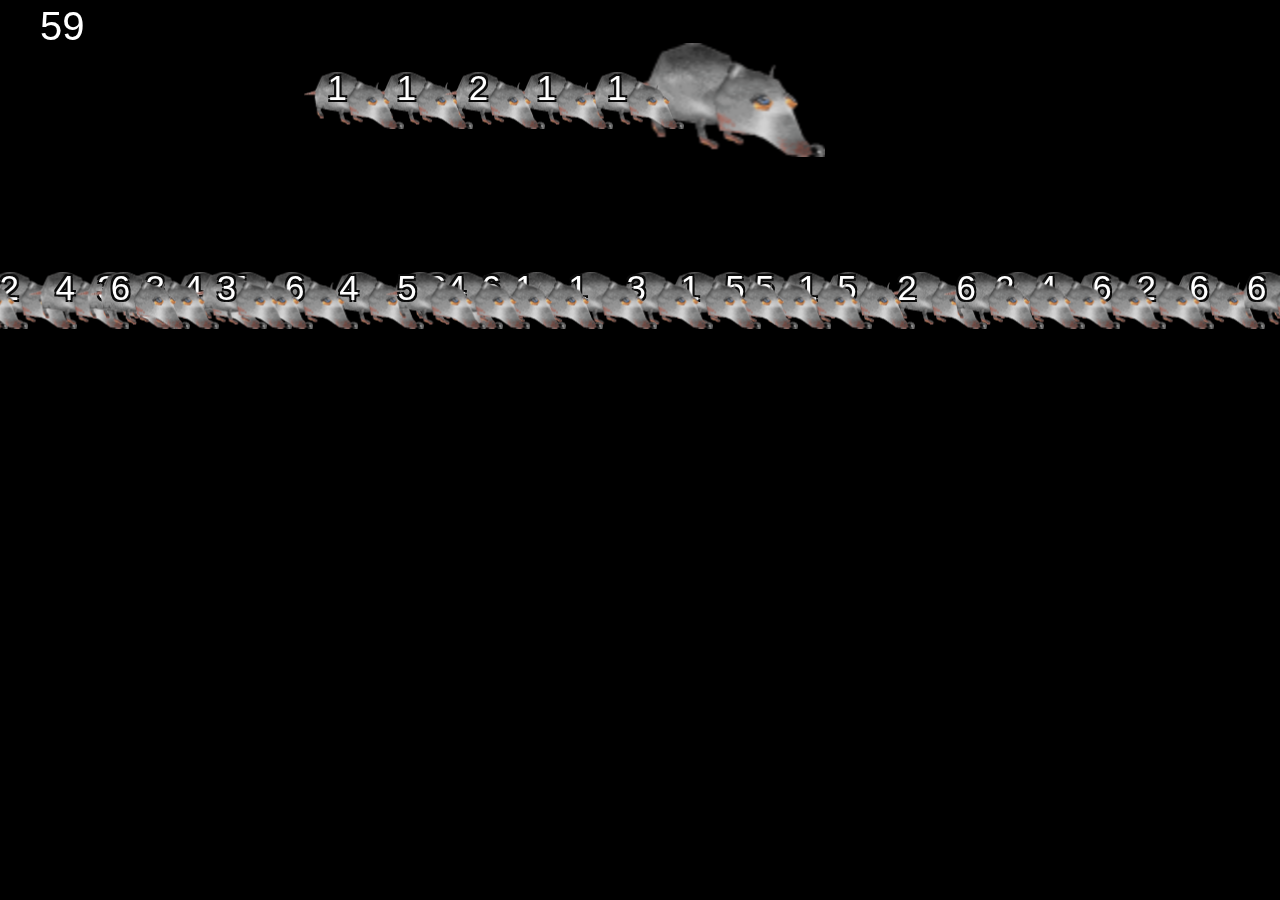
==== index.html @ 2f8c8a74 "add debug and framerate display" ====
<html>
<head>
  <meta charset="utf-8">
  <meta name="viewport" content="width=device-width, initial-scale=1.0">

  <!-- PLEASE NO CHANGES BELOW THIS LINE (UNTIL I SAY SO) -->
  <script language="javascript" type="text/javascript" defer src="libraries/p5.min.js"></script>
  <script language="javascript" type="text/javascript" defer src="debug.js"></script>
  <script language="javascript" type="text/javascript" defer src="spritemanager.js"></script>
  <script language="javascript" type="text/javascript" defer src="assetmanager.js"></script>
  <script language="javascript" type="text/javascript" defer src="inputs.js"></script>
  <script language="javascript" type="text/javascript" defer src="rat.js"></script>
  <script language="javascript" type="text/javascript" defer src="util.js"></script>
  <script language="javascript" type="text/javascript" defer src="main.js"></script>
  <!-- OK, YOU CAN MAKE CHANGES BELOW THIS LINE AGAIN -->

  <style> body { padding: 0; margin: 0; } </style>
</head>

<body>
</body>
</html>
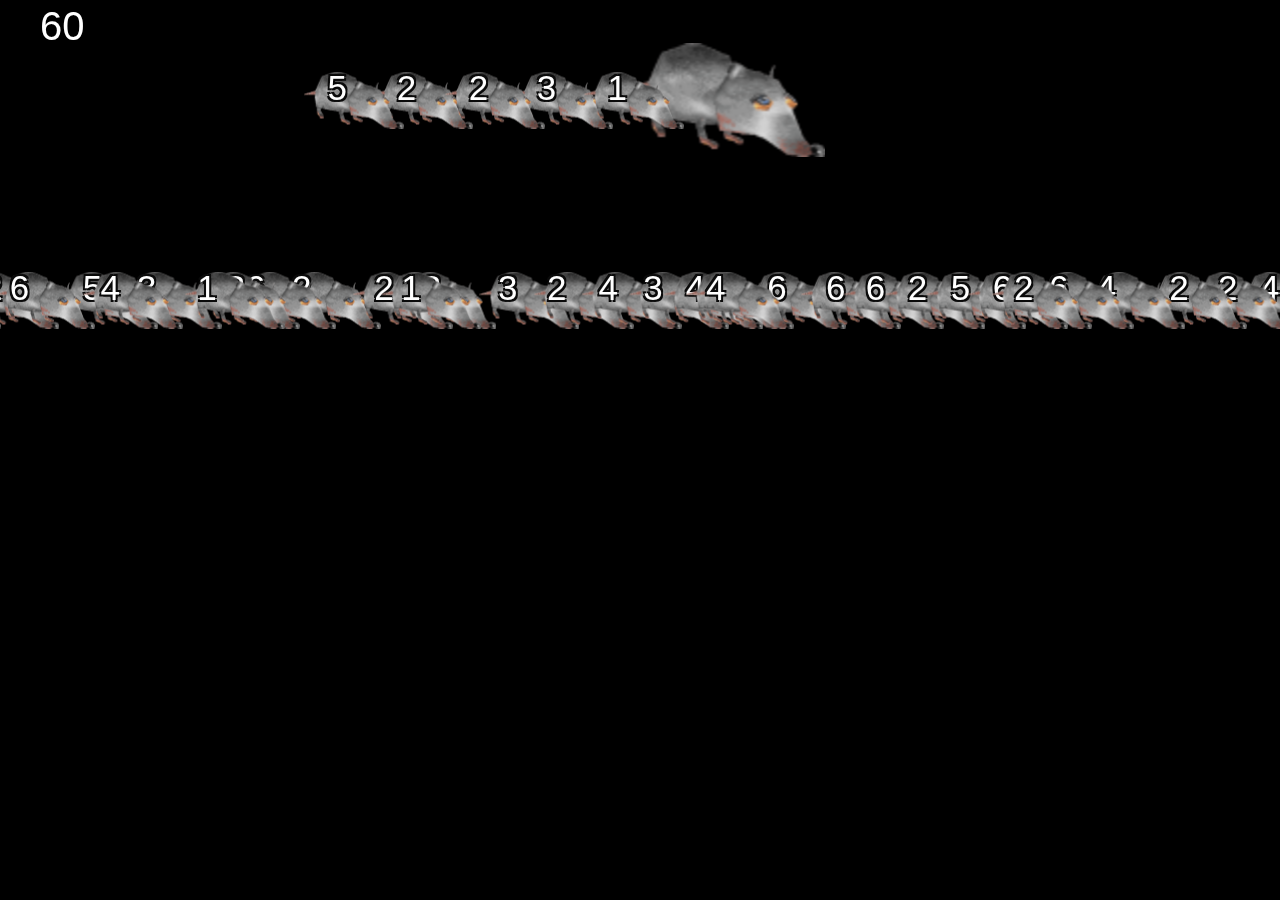
==== commit a4769558: "add particles" ====
--- a/index.html
+++ b/index.html
@@ -9,6 +9,7 @@
   <script language="javascript" type="text/javascript" defer src="spritemanager.js"></script>
   <script language="javascript" type="text/javascript" defer src="assetmanager.js"></script>
   <script language="javascript" type="text/javascript" defer src="inputs.js"></script>
+  <script language="javascript" type="text/javascript" defer src="particles.js"></script>
   <script language="javascript" type="text/javascript" defer src="rat.js"></script>
   <script language="javascript" type="text/javascript" defer src="util.js"></script>
   <script language="javascript" type="text/javascript" defer src="main.js"></script>
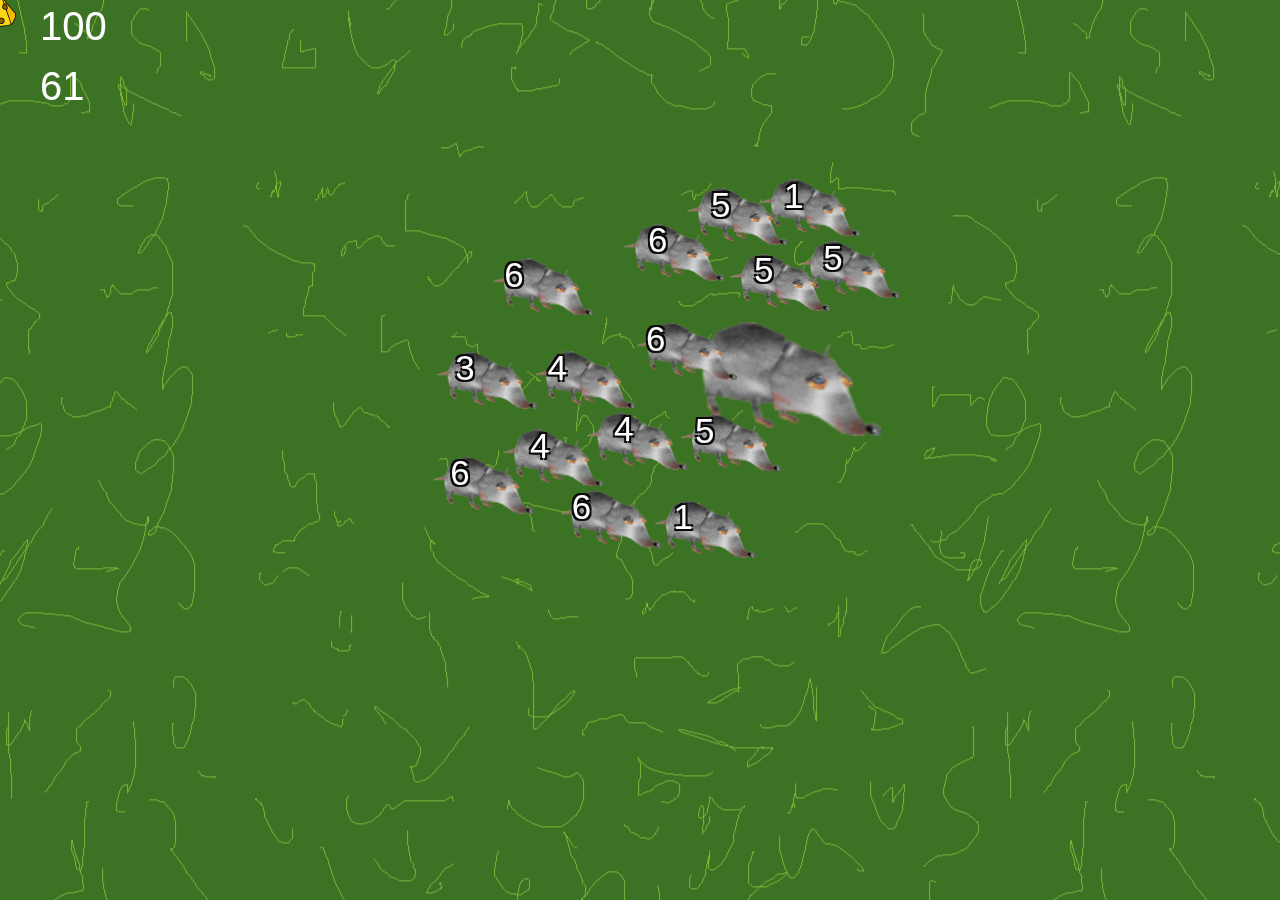
==== commit 307061d0: "the background" ====
--- a/index.html
+++ b/index.html
@@ -12,6 +12,8 @@
   <script language="javascript" type="text/javascript" defer src="particles.js"></script>
   <script language="javascript" type="text/javascript" defer src="rat.js"></script>
   <script language="javascript" type="text/javascript" defer src="util.js"></script>
+  <script language="javascript" type="text/javascript" defer src="camera.js"></script>
+  <script language="javascript" type="text/javascript" defer src="visuals.js"></script>
   <script language="javascript" type="text/javascript" defer src="main.js"></script>
   <!-- OK, YOU CAN MAKE CHANGES BELOW THIS LINE AGAIN -->
 
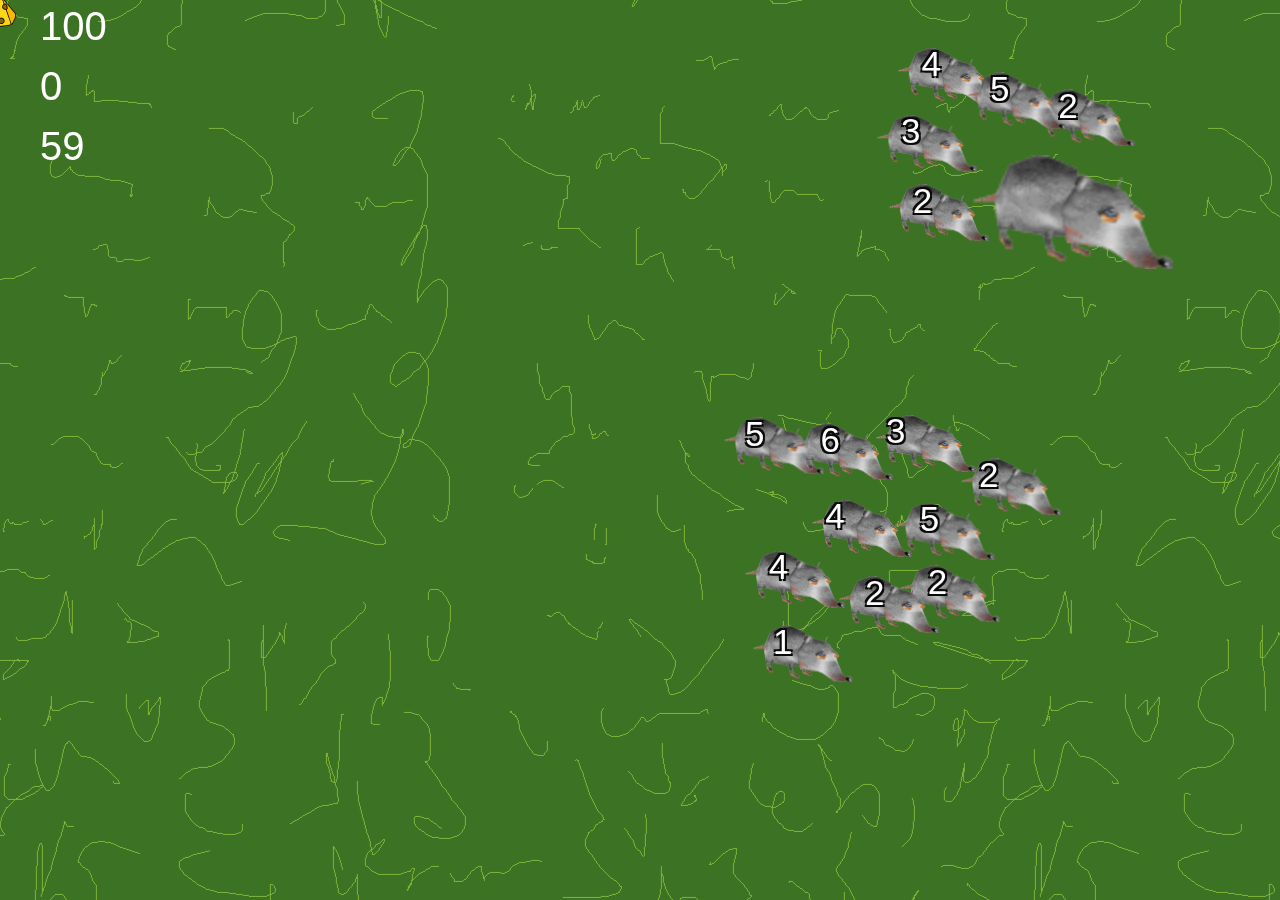
==== commit 7720e05c: "partially working" ====
--- a/index.html
+++ b/index.html
@@ -1,23 +1,24 @@
 <html>
 <head>
-  <meta charset="utf-8">
-  <meta name="viewport" content="width=device-width, initial-scale=1.0">
+	<meta charset="utf-8">
+	<meta name="viewport" content="width=device-width, initial-scale=1.0">
 
-  <!-- PLEASE NO CHANGES BELOW THIS LINE (UNTIL I SAY SO) -->
-  <script language="javascript" type="text/javascript" defer src="libraries/p5.min.js"></script>
-  <script language="javascript" type="text/javascript" defer src="debug.js"></script>
-  <script language="javascript" type="text/javascript" defer src="spritemanager.js"></script>
-  <script language="javascript" type="text/javascript" defer src="assetmanager.js"></script>
-  <script language="javascript" type="text/javascript" defer src="inputs.js"></script>
-  <script language="javascript" type="text/javascript" defer src="particles.js"></script>
-  <script language="javascript" type="text/javascript" defer src="rat.js"></script>
-  <script language="javascript" type="text/javascript" defer src="util.js"></script>
-  <script language="javascript" type="text/javascript" defer src="camera.js"></script>
-  <script language="javascript" type="text/javascript" defer src="visuals.js"></script>
-  <script language="javascript" type="text/javascript" defer src="main.js"></script>
-  <!-- OK, YOU CAN MAKE CHANGES BELOW THIS LINE AGAIN -->
+	<!-- PLEASE NO CHANGES BELOW THIS LINE (UNTIL I SAY SO) -->
+	<script language="javascript" type="text/javascript" defer src="constants.js"></script>
+	<script language="javascript" type="text/javascript" defer src="libraries/p5.min.js"></script>
+	<script language="javascript" type="text/javascript" defer src="debug.js"></script>
+	<script language="javascript" type="text/javascript" defer src="spritemanager.js"></script>
+	<script language="javascript" type="text/javascript" defer src="assetmanager.js"></script>
+	<script language="javascript" type="text/javascript" defer src="inputs.js"></script>
+	<script language="javascript" type="text/javascript" defer src="particles.js"></script>
+	<script language="javascript" type="text/javascript" defer src="rat.js"></script>
+	<script language="javascript" type="text/javascript" defer src="util.js"></script>
+	<script language="javascript" type="text/javascript" defer src="camera.js"></script>
+	<script language="javascript" type="text/javascript" defer src="visuals.js"></script>
+	<script language="javascript" type="text/javascript" defer src="main.js"></script>
+	<!-- OK, YOU CAN MAKE CHANGES BELOW THIS LINE AGAIN -->
 
-  <style> body { padding: 0; margin: 0; } </style>
+	<style> body { padding: 0; margin: 0; } </style>
 </head>
 
 <body>
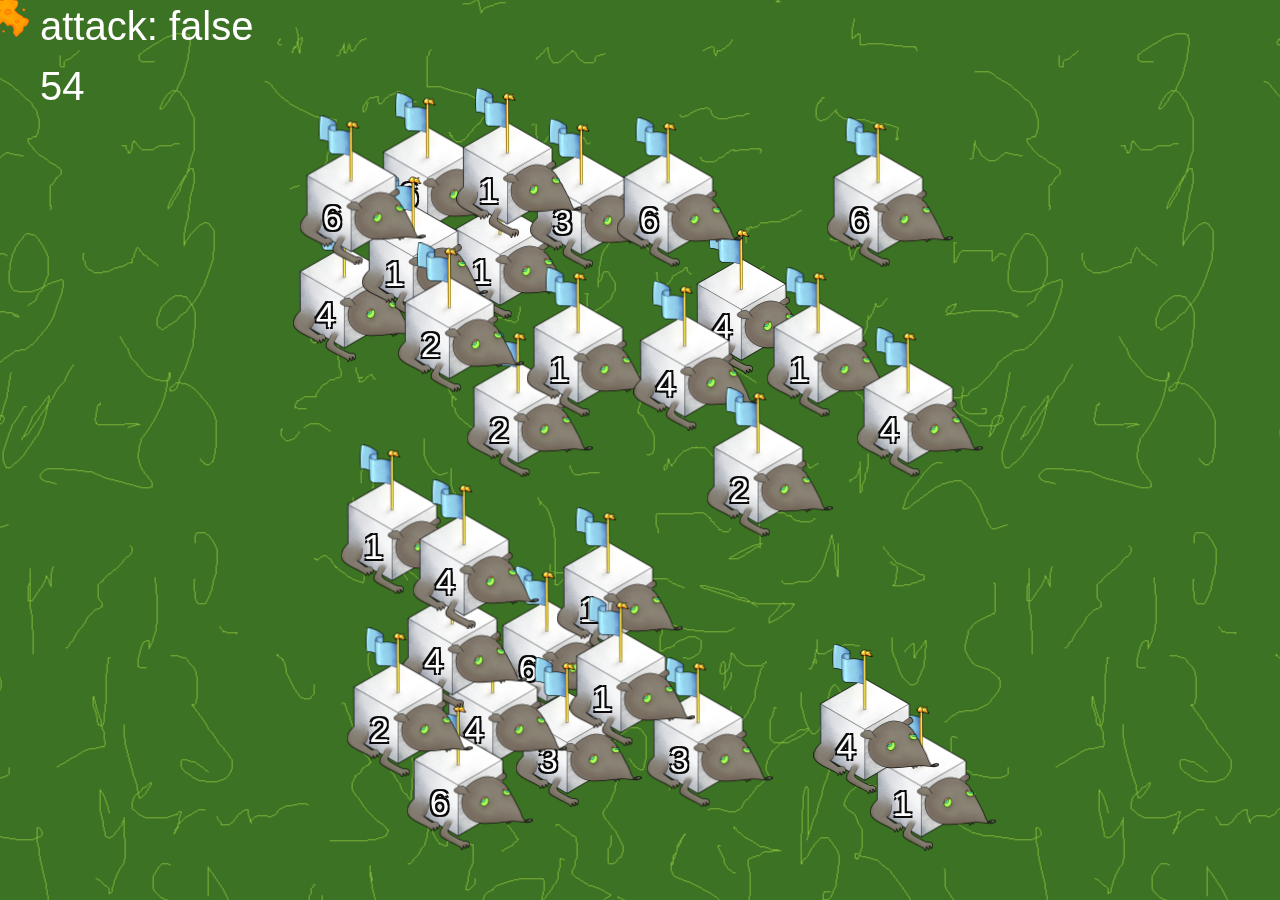
==== commit 58fc5ae5: "is it ok to leave a dog in a hot car?" ====
--- a/index.html
+++ b/index.html
@@ -4,8 +4,8 @@
 	<meta name="viewport" content="width=device-width, initial-scale=1.0">
 
 	<!-- PLEASE NO CHANGES BELOW THIS LINE (UNTIL I SAY SO) -->
+	<script language="javascript" type="text/javascript" defer src="libraries/p5.min.js"></script>
 	<script language="javascript" type="text/javascript" defer src="constants.js"></script>
-	<script language="javascript" type="text/javascript" defer src="libraries/p5.min.js"></script>
 	<script language="javascript" type="text/javascript" defer src="debug.js"></script>
 	<script language="javascript" type="text/javascript" defer src="spritemanager.js"></script>
 	<script language="javascript" type="text/javascript" defer src="assetmanager.js"></script>
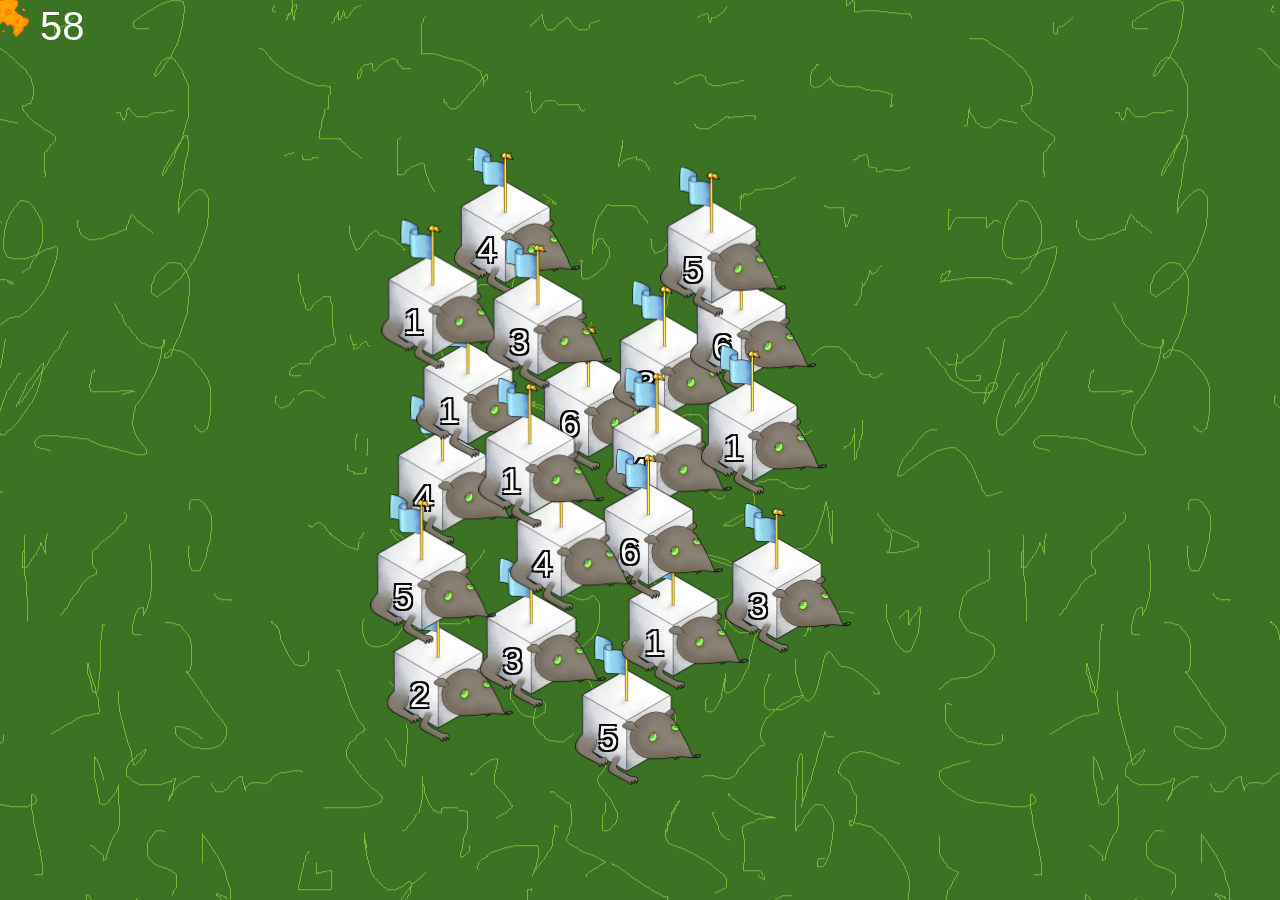
==== commit e32b20a3: "RULE SET!!!!" ====
--- a/index.html
+++ b/index.html
@@ -16,6 +16,7 @@
 	<script language="javascript" type="text/javascript" defer src="camera.js"></script>
 	<script language="javascript" type="text/javascript" defer src="visuals.js"></script>
 	<script language="javascript" type="text/javascript" defer src="main.js"></script>
+	<script language="javascript" type="text/javascript" defer src="rules.js"></script>
 	<!-- OK, YOU CAN MAKE CHANGES BELOW THIS LINE AGAIN -->
 
 	<style> body { padding: 0; margin: 0; } </style>
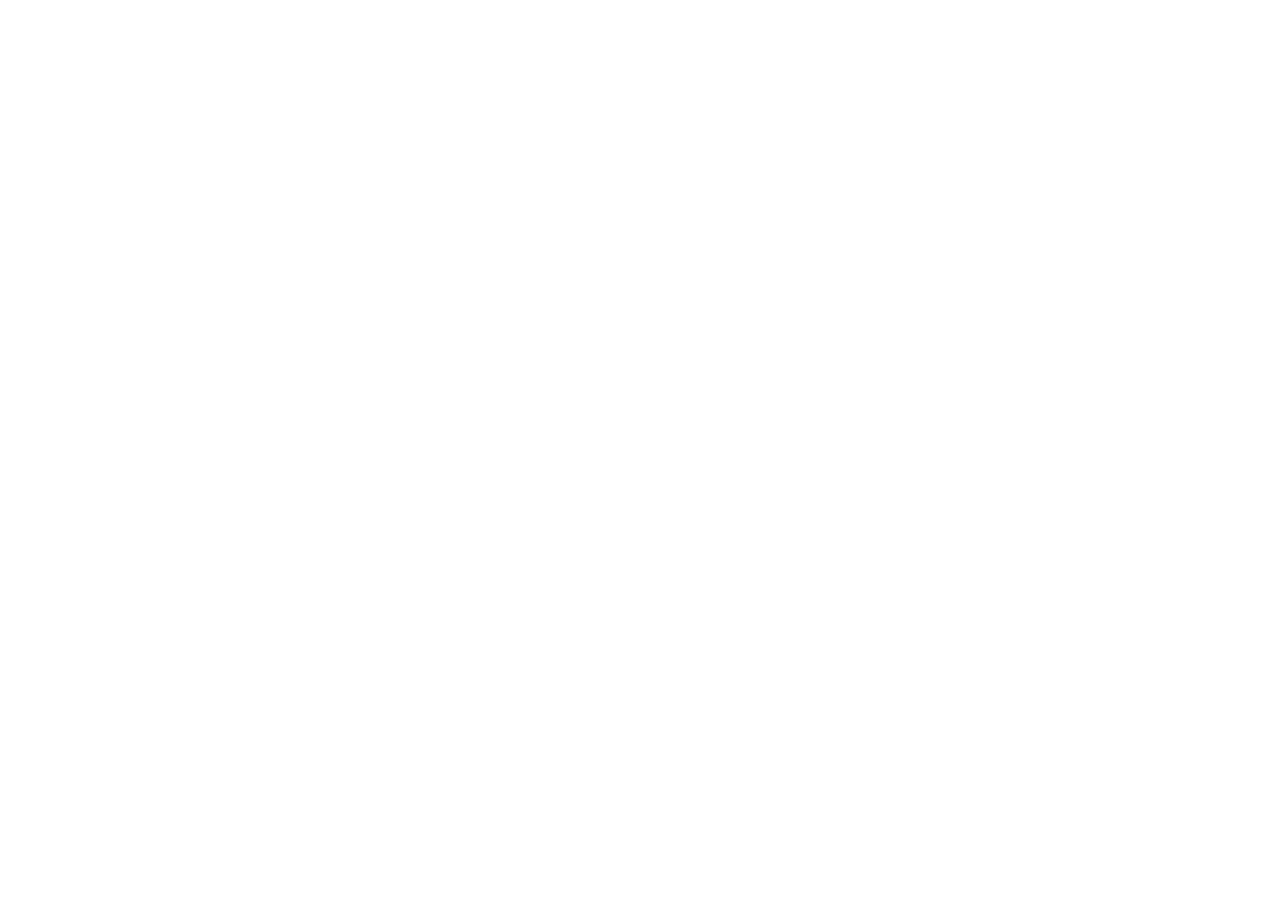
==== commit 89fa8755: "WOW this is awesome" ====
--- a/index.html
+++ b/index.html
@@ -15,8 +15,9 @@
 	<script language="javascript" type="text/javascript" defer src="util.js"></script>
 	<script language="javascript" type="text/javascript" defer src="camera.js"></script>
 	<script language="javascript" type="text/javascript" defer src="visuals.js"></script>
+	<script language="javascript" type="text/javascript" defer src="ui.js"></script>
+	<script language="javascript" type="text/javascript" defer src="rules.js"></script>
 	<script language="javascript" type="text/javascript" defer src="main.js"></script>
-	<script language="javascript" type="text/javascript" defer src="rules.js"></script>
 	<!-- OK, YOU CAN MAKE CHANGES BELOW THIS LINE AGAIN -->
 
 	<style> body { padding: 0; margin: 0; } </style>
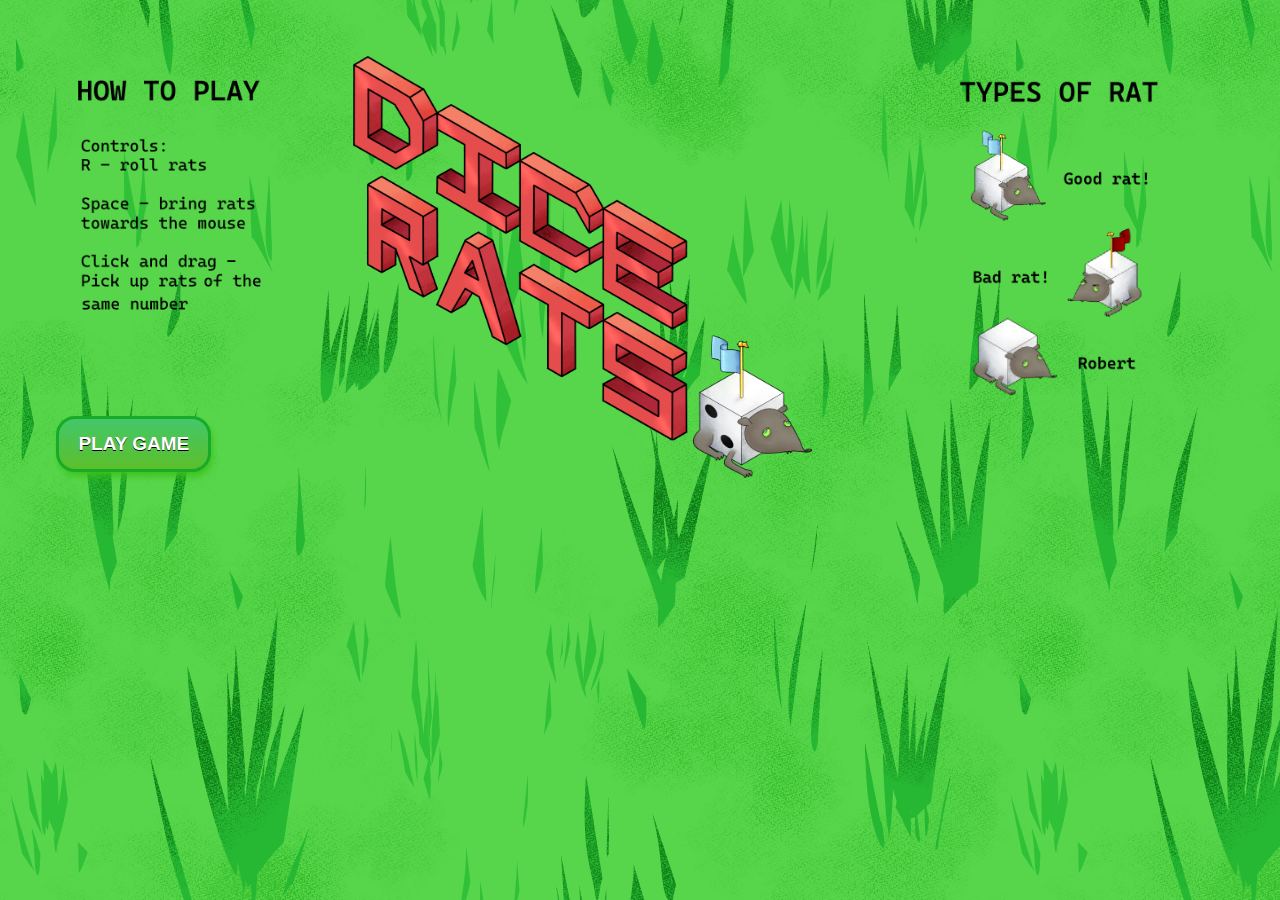
==== commit a200f5da: "this is the version that is on itch!!!!" ====
--- a/index.html
+++ b/index.html
@@ -1,28 +1,21 @@
-<html>
-<head>
-	<meta charset="utf-8">
-	<meta name="viewport" content="width=device-width, initial-scale=1.0">
+<!DOCTYPE html>
+<html lang="en" dir="ltr">
+	<head>
+		<link href="style.css" rel="stylesheet">
 
-	<!-- PLEASE NO CHANGES BELOW THIS LINE (UNTIL I SAY SO) -->
-	<script language="javascript" type="text/javascript" defer src="libraries/p5.min.js"></script>
-	<script language="javascript" type="text/javascript" defer src="constants.js"></script>
-	<script language="javascript" type="text/javascript" defer src="debug.js"></script>
-	<script language="javascript" type="text/javascript" defer src="spritemanager.js"></script>
-	<script language="javascript" type="text/javascript" defer src="assetmanager.js"></script>
-	<script language="javascript" type="text/javascript" defer src="inputs.js"></script>
-	<script language="javascript" type="text/javascript" defer src="particles.js"></script>
-	<script language="javascript" type="text/javascript" defer src="rat.js"></script>
-	<script language="javascript" type="text/javascript" defer src="util.js"></script>
-	<script language="javascript" type="text/javascript" defer src="camera.js"></script>
-	<script language="javascript" type="text/javascript" defer src="visuals.js"></script>
-	<script language="javascript" type="text/javascript" defer src="ui.js"></script>
-	<script language="javascript" type="text/javascript" defer src="rules.js"></script>
-	<script language="javascript" type="text/javascript" defer src="main.js"></script>
-	<!-- OK, YOU CAN MAKE CHANGES BELOW THIS LINE AGAIN -->
-
-	<style> body { padding: 0; margin: 0; } </style>
-</head>
-
-<body>
-</body>
+		<meta charset="utf-8">
+		<title>DICE RATS</title>
+	</head>
+	<body>
+		<div class="column left">
+			<img id="leftInfo" src="data/titleright.png" alt="DICE RATS (Title Image)">
+			<a href="game.html" class="myButton">PLAY GAME</a>        
+		</div>
+		<div class="column middle">
+			<img id="titleCard" src="data/dice_rats_logo_RAT.png" alt="DICE RATS (Title Image)">
+		</div>
+		<div class="column right">
+			<img id="rightInfo" src="data/titleleft.png" alt="DICE RATS (Title Image)">
+		</div>
+	</body>
 </html>
--- a/style.css
+++ b/style.css
@@ -0,0 +1,59 @@
+body {
+	font-family: "Lucida Console", Courier, monospace;
+	background-image: url("data/grass.png");
+	/* background-size: cover; */
+	padding: 3%;
+	color: white;
+}
+
+img {
+	height: auto;
+	width: 80%;
+}
+
+* {
+  box-sizing: border-box;
+}
+
+.column {
+  float: left;
+  padding: 10px;
+}
+.left, .right {
+  width: 25%;
+}
+
+.middle {
+  width: 50%;
+}
+.row:after {
+  content: "";
+  display: table;
+  clear: both;
+}
+
+.myButton {
+	text-align: center;
+	box-shadow: 2px 5px 7px -1px #3dc21b;
+	background:linear-gradient(to bottom, #44c767 5%, #5cbf2a 100%);
+	background-color:#44c767;
+	border-radius:19px;
+	border:3px solid #18ab29;
+	display:inline-block;
+	cursor:pointer;
+	color:#ffffff;
+	font-family:Arial;
+	font-size:19px;
+	font-weight:bold;
+	padding:14px 19px;
+	text-decoration:none;
+	text-shadow:0px 1px 0px #000000;
+}
+.myButton:hover {
+	background:linear-gradient(to bottom, #5cbf2a 5%, #44c767 100%);
+	background-color:#5cbf2a;
+}
+.myButton:active {
+	position:relative;
+	top:1px;
+}
